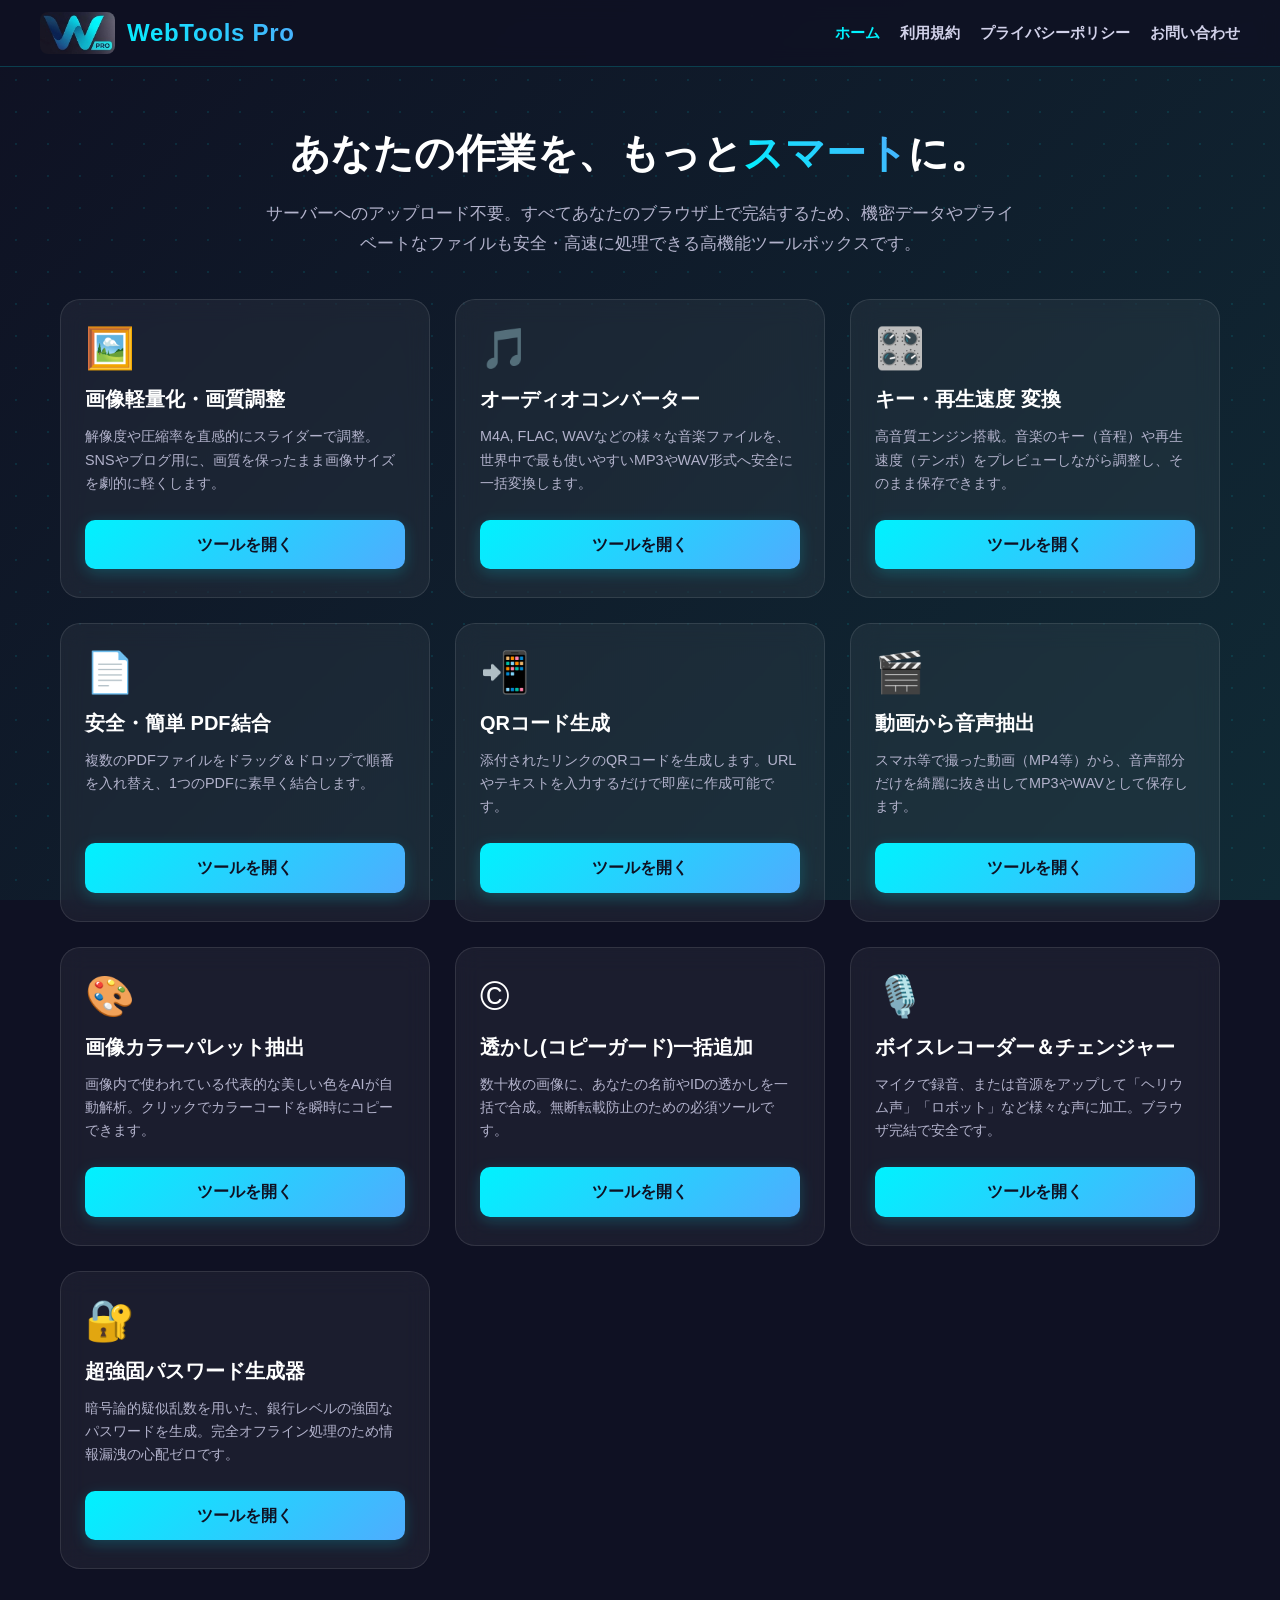
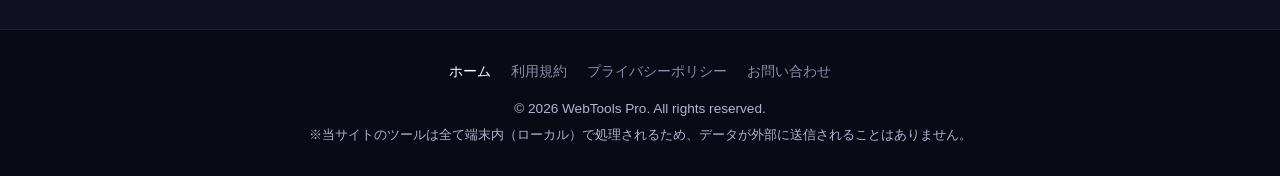
==== index.html @ 75039d63 "source repo import" ====
<!DOCTYPE html>
<html lang="ja">
<head>
    <meta charset="UTF-8">
    <meta name="viewport" content="width=device-width, initial-scale=1.0">
    <title>WebTools Pro | 無料・安全なローカル処理ツール群</title>
    <link rel="icon" href="logo.jpg">
    
    <meta property="og:title" content="WebTools Pro">
    <meta property="og:description" content="サーバーへのアップロード不要。すべてブラウザ上で完結するため、機密データやプライベートファイルも安全・高速に処理できる高機能ツールボックスです。">
    <meta property="og:type" content="website">
    <meta property="og:url" content="https://あなたのサイトURL.com">
    <meta property="og:image" content="logo.jpg">
    <meta name="twitter:card" content="summary_large_image">

    <link rel="stylesheet" href="style.css">
</head>
<body>

    <header>
        <a href="index.html" class="logo">
            <img src="logo.jpg" alt="WebTools Pro" class="logo-img">
            <span class="logo-text">WebTools Pro</span>
        </a>
        <nav>
            <a href="index.html" class="active">ホーム</a>
            <a href="terms.html">利用規約</a>
            <a href="privacy.html">プライバシーポリシー</a>
            <a href="contact.html">お問い合わせ</a>
        </nav>
    </header>

    <section class="hero">
        <h1>あなたの作業を、もっと<span>スマート</span>に。</h1>
        <p>サーバーへのアップロード不要。すべてあなたのブラウザ上で完結するため、機密データやプライベートなファイルも安全・高速に処理できる高機能ツールボックスです。</p>
    </section>

    <section class="tools-container">

        <div class="tool-card">
            <div class="tool-icon">🖼️</div>
            <div class="tool-title">画像軽量化・画質調整</div>
            <div class="tool-desc">解像度や圧縮率を直感的にスライダーで調整。SNSやブログ用に、画質を保ったまま画像サイズを劇的に軽くします。</div>
            <a href="image_edit.html" class="btn-primary">ツールを開く</a>
        </div>

        <div class="tool-card">
            <div class="tool-icon">🎵</div>
            <div class="tool-title">オーディオコンバーター</div>
            <div class="tool-desc">M4A, FLAC, WAVなどの様々な音楽ファイルを、世界中で最も使いやすいMP3やWAV形式へ安全に一括変換します。</div>
            <a href="audio.html" class="btn-primary">ツールを開く</a>
        </div>

        <div class="tool-card">
            <div class="tool-icon">🎛️</div>
            <div class="tool-title">キー・再生速度 変換</div>
            <div class="tool-desc">高音質エンジン搭載。音楽のキー（音程）や再生速度（テンポ）をプレビューしながら調整し、そのまま保存できます。</div>
            <a href="audio_edit.html" class="btn-primary">ツールを開く</a>
        </div>

        <div class="tool-card">
            <div class="tool-icon">📄</div>
            <div class="tool-title">安全・簡単 PDF結合</div>
            <div class="tool-desc">複数のPDFファイルをドラッグ＆ドロップで順番を入れ替え、1つのPDFに素早く結合します。</div>
            <a href="pdf.html" class="btn-primary">ツールを開く</a>
        </div>

        <div class="tool-card">
            <div class="tool-icon">📲</div>
            <div class="tool-title">QRコード生成</div>
            <div class="tool-desc">添付されたリンクのQRコードを生成します。URLやテキストを入力するだけで即座に作成可能です。</div>
            <a href="qrcode.html" class="btn-primary">ツールを開く</a>
        </div>
       
        <div class="tool-card">
            <div class="tool-icon">🎬</div>
            <div class="tool-title">動画から音声抽出</div>
            <div class="tool-desc">スマホ等で撮った動画（MP4等）から、音声部分だけを綺麗に抜き出してMP3やWAVとして保存します。</div>
            <a href="video_to_audio.html" class="btn-primary">ツールを開く</a>
        </div>

        <div class="tool-card">
            <div class="tool-icon">🎨</div>
            <div class="tool-title">画像カラーパレット抽出</div>
            <div class="tool-desc">画像内で使われている代表的な美しい色をAIが自動解析。クリックでカラーコードを瞬時にコピーできます。</div>
            <a href="color_palette.html" class="btn-primary">ツールを開く</a>
        </div>
       
        <div class="tool-card">
            <div class="tool-icon">©️</div>
            <div class="tool-title">透かし(コピーガード)一括追加</div>
            <div class="tool-desc">数十枚の画像に、あなたの名前やIDの透かしを一括で合成。無断転載防止のための必須ツールです。</div>
            <a href="watermark.html" class="btn-primary">ツールを開く</a>
        </div>

        <div class="tool-card">
            <div class="tool-icon">🎙️</div>
            <div class="tool-title">ボイスレコーダー＆チェンジャー</div>
            <div class="tool-desc">マイクで録音、または音源をアップして「ヘリウム声」「ロボット」など様々な声に加工。ブラウザ完結で安全です。</div>
            <a href="voice_changer.html" class="btn-primary">ツールを開く</a>
        </div>

        <div class="tool-card">
            <div class="tool-icon">🔐</div>
            <div class="tool-title">超強固パスワード生成器</div>
            <div class="tool-desc">暗号論的疑似乱数を用いた、銀行レベルの強固なパスワードを生成。完全オフライン処理のため情報漏洩の心配ゼロです。</div>
            <a href="password_generator.html" class="btn-primary">ツールを開く</a>
        </div>
    </section>

    <footer>
        <div class="footer-links">
            <a href="index.html" class="active">ホーム</a>
            <a href="terms.html">利用規約</a>
            <a href="privacy.html">プライバシーポリシー</a>
            <a href="contact.html">お問い合わせ</a>
        </div>
        &copy; 2026 WebTools Pro. All rights reserved.<br>
        <span style="font-size: 0.8rem; margin-top: 5px; display: inline-block;">※当サイトのツールは全て端末内（ローカル）で処理されるため、データが外部に送信されることはありません。</span>
    </footer>

</body>
</html>
---- style.css ----
/* ==========================================================================
   WebTools Pro - 共通統合スタイルシート (style.css)
   ========================================================================== */

/* --------------------------------------------------------------------------
   1. 変数定義 & 全体の基本設定
   -------------------------------------------------------------------------- */
:root {
    --bg-color: #0f1123;
    --text-main: #ffffff;
    --text-muted: #b3b3cc;
    --primary-cyan: #00f2fe;
    --primary-pink: #ff4b2b;
    --primary-purple: #a55eea;
    --glass-bg: rgba(255, 255, 255, 0.05);
    --glass-border: rgba(255, 255, 255, 0.1);
}

* {
    box-sizing: border-box;
    margin: 0;
    padding: 0;
}

body {
    font-family: 'Helvetica Neue', Arial, 'Hiragino Kaku Gothic ProN', sans-serif;
    color: var(--text-main);
    background-color: var(--bg-color);
    background-image:
        radial-gradient(rgba(0, 242, 254, 0.1) 1.5px, transparent 1.5px),
        linear-gradient(135deg, #0f1123 0%, #102a35 100%);
    background-size: 32px 32px, 100% 100%;
    background-attachment: fixed;
    line-height: 1.6;

    /* フッター最下部固定用のFlexbox設定 */
    display: flex;
    flex-direction: column;
    min-height: 100vh;
}

/* メインコンテンツエリア（コンテンツを引き伸ばしてフッターを下に押す） */
main,
.hero,
.tools-container,
.container,
.document-container,
.contact-container {
    flex: 1;
}

/* --------------------------------------------------------------------------
   2. 共通ヘッダー（上部追従固定）
   -------------------------------------------------------------------------- */
header {
    display: flex;
    justify-content: space-between;
    align-items: center;
    padding: 12px 40px;
    position: sticky;
    top: 0;
    z-index: 1000;
    background: rgba(15, 17, 35, 0.85);
    backdrop-filter: blur(10px);
    border-bottom: 1px solid rgba(0, 242, 254, 0.2);
    width: 100%;
}

/* ロゴ全体のスタイル */
.logo {
    display: flex;
    align-items: center;
    gap: 12px; /* アイコンと文字の間隔 */
    text-decoration: none;
}

.logo-img {
    height: 42px;
    width: auto;
    border-radius: 8px;
    transition: transform 0.2s ease;
}

/* 新規追加：ロゴテキストのグラデーション装飾 */
.logo-text {
    font-size: 1.5rem;
    font-weight: 800;
    letter-spacing: 0.03em;
    background: linear-gradient(45deg, var(--primary-cyan), #4facfe);
    -webkit-background-clip: text;
    background-clip: text;
    -webkit-text-fill-color: transparent;
    transition: opacity 0.2s ease;
}

.logo:hover .logo-img {
    transform: scale(1.03);
}

.logo:hover .logo-text {
    opacity: 0.85;
}

nav {
    display: flex;
    gap: 20px;
}

nav a {
    color: #d1d1e9;
    text-decoration: none;
    font-size: 0.95rem;
    font-weight: bold;
    transition: 0.2s;
}

nav a:hover,
nav a.active {
    color: var(--primary-cyan);
}

/* --------------------------------------------------------------------------
   3. ホーム画面：ヒーローセクション（メインコピー）
   -------------------------------------------------------------------------- */
.hero {
    text-align: center;
    padding: 60px 20px 40px 20px;
    max-width: 800px;
    margin: 0 auto;
    flex: 0; 
}

.hero h1 {
    font-size: 2.5rem;
    font-weight: 800;
    margin-bottom: 20px;
    line-height: 1.3;
    letter-spacing: 0.5px;
}

.hero h1 span {
    background: linear-gradient(45deg, var(--primary-cyan), #4facfe);
    -webkit-background-clip: text;
    background-clip: text;
    -webkit-text-fill-color: transparent;
}

.hero p {
    font-size: 1.05rem;
    color: var(--text-muted);
    line-height: 1.8;
}

/* --------------------------------------------------------------------------
   4. ホーム画面：ツール一覧グリッド＆カード
   -------------------------------------------------------------------------- */
.tools-container {
    max-width: 1200px;
    width: 100%;
    margin: 0 auto 60px auto;
    padding: 0 20px;
    display: grid;
    grid-template-columns: repeat(auto-fit, minmax(280px, 1fr));
    gap: 25px;
    box-sizing: border-box;
}

.tool-card {
    background: var(--glass-bg);
    border: 1px solid var(--glass-border);
    border-radius: 20px;
    padding: 28px 24px;
    text-align: left;
    backdrop-filter: blur(12px);
    transition: transform 0.3s ease, box-shadow 0.3s ease, border-color 0.3s ease;
    display: flex;
    flex-direction: column;
}

.tool-card:hover {
    transform: translateY(-5px);
    box-shadow: 0 15px 35px rgba(0, 0, 0, 0.4), 0 0 15px rgba(0, 242, 254, 0.2);
    border-color: rgba(0, 242, 254, 0.4);
}

.tool-icon {
    font-size: 2.5rem;
    margin-bottom: 15px;
    line-height: 1;
}

.tool-title {
    font-size: 1.25rem;
    font-weight: bold;
    color: #ffffff;
    margin-bottom: 10px;
}

.tool-desc {
    font-size: 0.9rem;
    color: var(--text-muted);
    margin-bottom: 25px;
    flex-grow: 1; 
    line-height: 1.6;
}

.btn-primary {
    display: inline-block;
    text-align: center;
    padding: 12px 20px;
    background: linear-gradient(135deg, var(--primary-cyan) 0%, #4facfe 100%);
    color: #0f1123;
    text-decoration: none;
    font-weight: bold;
    border-radius: 10px;
    transition: all 0.2s ease;
    box-shadow: 0 4px 15px rgba(0, 242, 254, 0.2);
}

.btn-primary:hover {
    transform: translateY(-2px);
    box-shadow: 0 6px 20px rgba(0, 242, 254, 0.4);
    opacity: 0.95;
}

/* --------------------------------------------------------------------------
   5. 各ツール・各種コンテナ用の汎用スタイル
   -------------------------------------------------------------------------- */
.container,
.document-container,
.contact-container {
    background: var(--glass-bg);
    border: 1px solid var(--glass-border);
    border-radius: 24px;
    padding: 40px;
    backdrop-filter: blur(12px);
    margin: 40px auto;
    max-width: 800px;
    width: 90%;
    box-sizing: border-box;
}

/* --------------------------------------------------------------------------
   6. 共通フッター（最下部固定）
   -------------------------------------------------------------------------- */
footer {
    width: 100%;
    background: rgba(0, 0, 0, 0.4);
    border-top: 1px solid var(--glass-border);
    padding: 30px 20px;
    text-align: center;
    margin-top: auto; 
    color: var(--text-muted);
    font-size: 0.85rem;
    box-sizing: border-box;
}

.footer-links {
    display: flex;
    justify-content: center;
    gap: 20px;
    margin-bottom: 15px;
    flex-wrap: wrap;
}

.footer-links a {
    color: #8c8ca6;
    text-decoration: none;
    font-size: 0.9rem;
    transition: 0.2s;
}

.footer-links a:hover,
.footer-links a.active {
    color: #ffffff;
}

/* --------------------------------------------------------------------------
   7. レスポンシブ対応 (スマートフォン向け)
   -------------------------------------------------------------------------- */
@media (max-width: 600px) {
    header {
        flex-direction: column;
        gap: 15px;
        padding: 15px;
    }

    .logo-text {
        font-size: 1.3rem; /* スマホ画面で文字サイズを微調整 */
    }

    nav {
        gap: 12px;
        flex-wrap: wrap;
        justify-content: center;
    }

    nav a {
        font-size: 0.85rem;
    }

    .hero {
        padding: 40px 15px 20px 15px;
    }

    .hero h1 {
        font-size: 1.8rem;
    }

    .hero p {
        font-size: 0.95rem;
    }

    .tools-container {
        grid-template-columns: 1fr;
        gap: 20px;
        margin-bottom: 40px;
    }

    .container,
    .document-container,
    .contact-container {
        padding: 25px 20px;
        margin: 20px auto;
    }
}
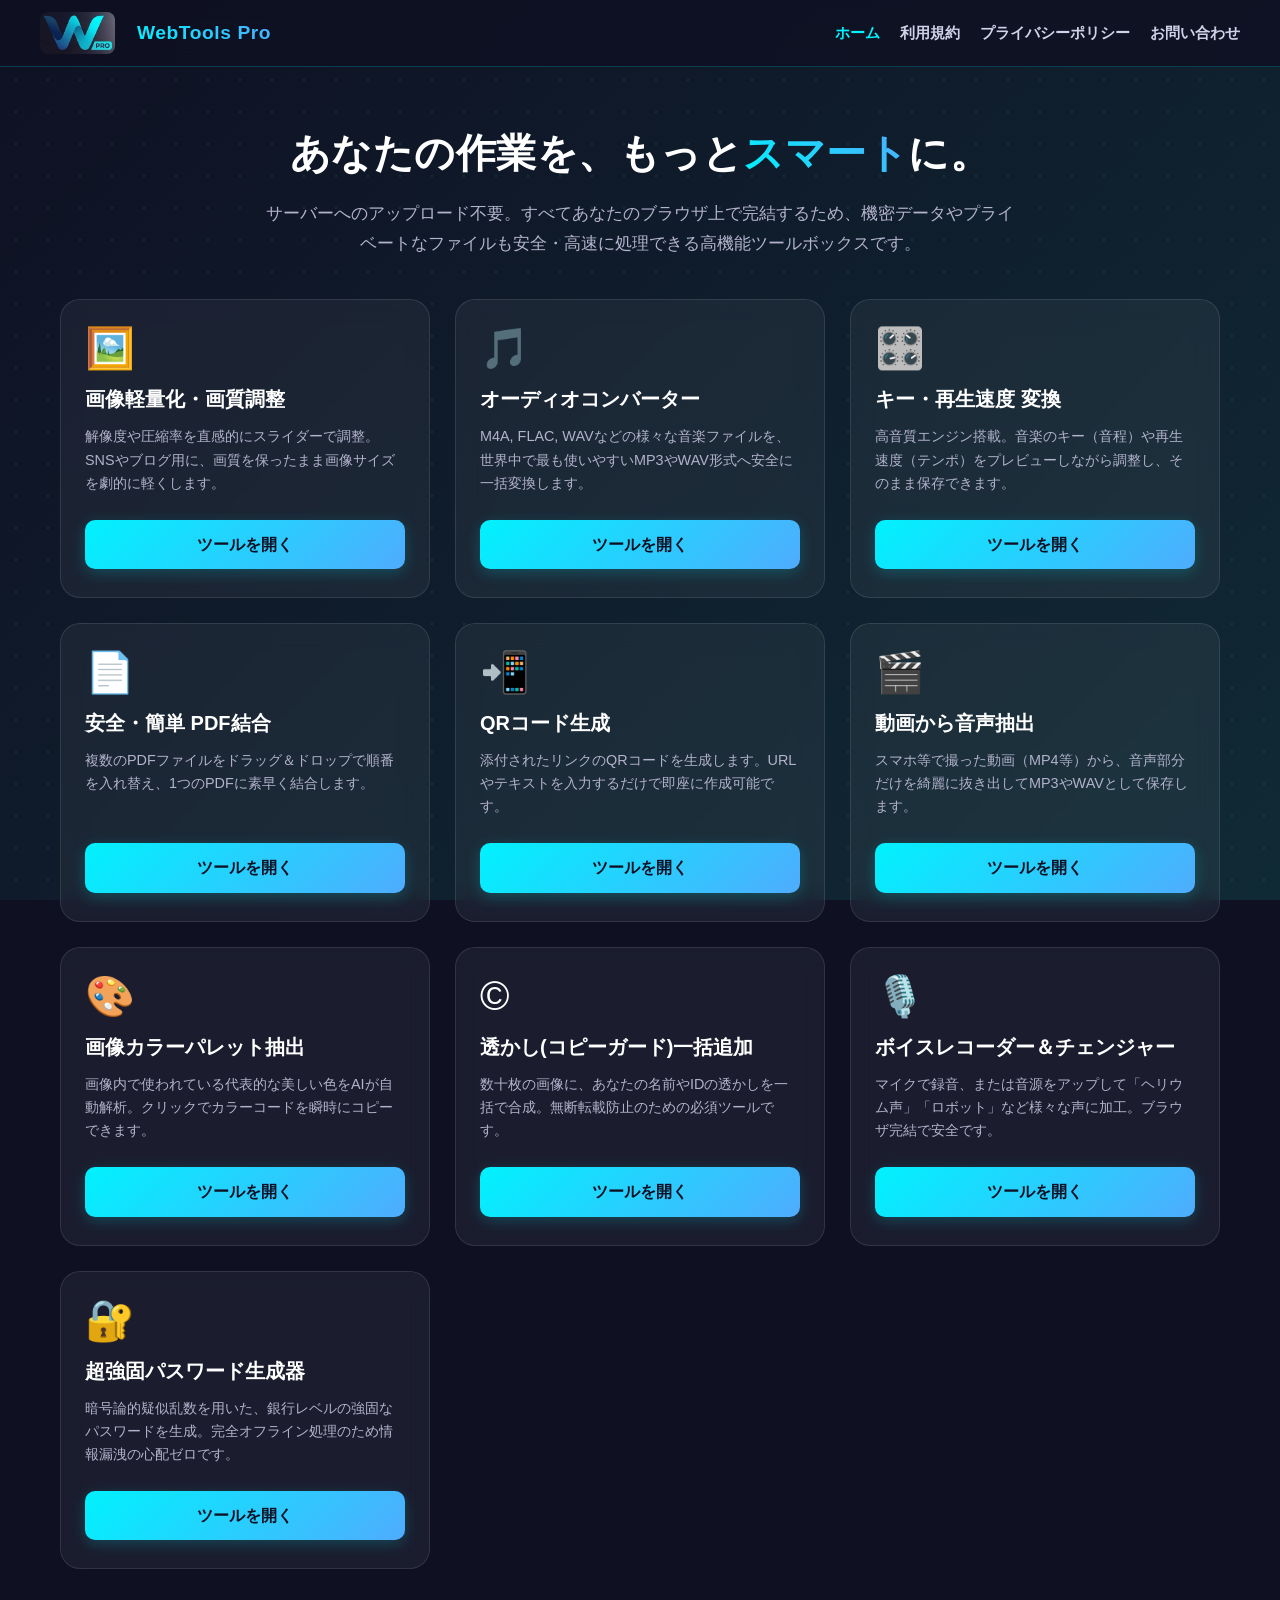
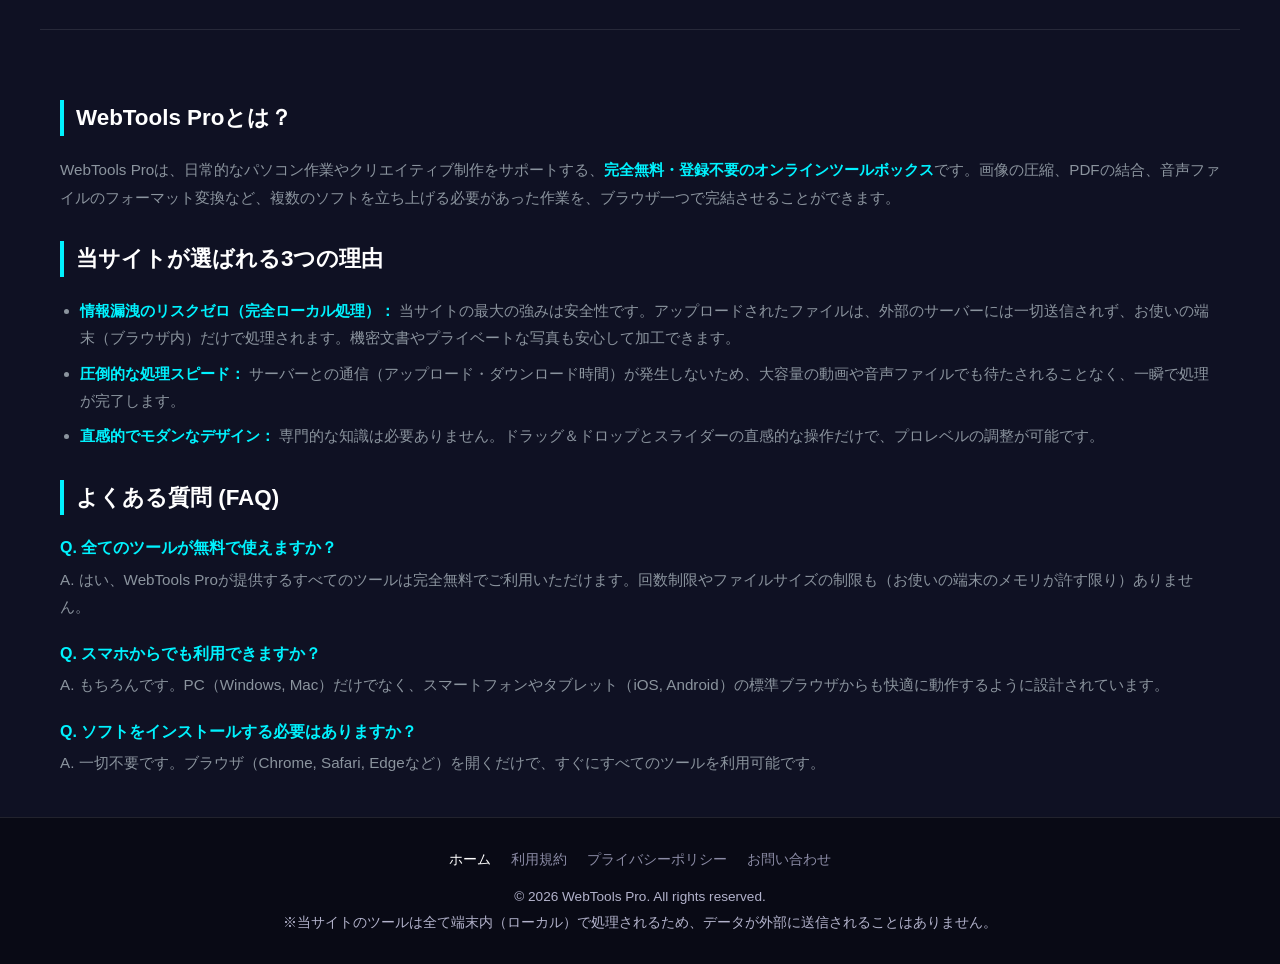
==== commit 36b8e234: "Add files via upload" ====
--- a/index.html
+++ b/index.html
@@ -3,24 +3,66 @@
 <head>
     <meta charset="UTF-8">
     <meta name="viewport" content="width=device-width, initial-scale=1.0">
-    <title>WebTools Pro | 無料・安全なローカル処理ツール群</title>
-    <link rel="icon" href="logo.jpg">
     
-    <meta property="og:title" content="WebTools Pro">
-    <meta property="og:description" content="サーバーへのアップロード不要。すべてブラウザ上で完結するため、機密データやプライベートファイルも安全・高速に処理できる高機能ツールボックスです。">
+    <title>WebTools Pro | 無料・安全なブラウザ完結の便利ツールボックス</title>
+    <meta name="description" content="画像圧縮、PDF結合、音声変換、QRコード生成など、日常の作業をスマートにする高機能ツール群。すべてブラウザ上で完結しサーバー送信しないため、機密データも安全に処理できます。完全無料・登録不要。">
+    
+    <meta property="og:title" content="WebTools Pro | 無料・安全な便利ツールボックス">
+    <meta property="og:description" content="サーバーへのアップロード不要。すべてブラウザ上で完結するため、機密データやプライベートファイルも安全・高速に処理できる高機能ツール群です。">
     <meta property="og:type" content="website">
     <meta property="og:url" content="https://あなたのサイトURL.com">
     <meta property="og:image" content="logo.jpg">
     <meta name="twitter:card" content="summary_large_image">
 
+    <link rel="icon" href="logo.jpg">
+    
     <link rel="stylesheet" href="style.css">
+
+    <style>
+        .seo-content {
+            max-width: 1200px;
+            margin: 60px auto 40px auto;
+            padding: 40px 20px 0 20px;
+            border-top: 1px solid rgba(255, 255, 255, 0.1);
+        }
+        .seo-content h2 {
+            font-size: 1.4rem;
+            color: #ffffff;
+            margin-bottom: 20px;
+            margin-top: 30px;
+            text-align: left;
+            border-left: 4px solid #00f2fe;
+            padding-left: 12px;
+            background: none;
+            -webkit-text-fill-color: #ffffff;
+            text-shadow: none;
+        }
+        .seo-content p, .seo-content li, .seo-content dd {
+            color: #8b949e;
+            font-size: 0.95rem;
+            line-height: 1.8;
+        }
+        .seo-content ul {
+            padding-left: 20px;
+            margin-bottom: 30px;
+        }
+        .seo-content li { margin-bottom: 8px; }
+        .seo-content strong { color: #00f2fe; }
+        .seo-content dt {
+            font-weight: bold;
+            color: #00f2fe;
+            margin-top: 20px;
+            margin-bottom: 5px;
+        }
+        .seo-content dd { margin-bottom: 20px; margin-left: 0; }
+    </style>
 </head>
 <body>
 
     <header>
         <a href="index.html" class="logo">
             <img src="logo.jpg" alt="WebTools Pro" class="logo-img">
-            <span class="logo-text">WebTools Pro</span>
+            <span class="logo-text" style="margin-left: 10px; font-weight: bold; font-size: 1.2rem; color: #fff;">WebTools Pro</span>
         </a>
         <nav>
             <a href="index.html" class="active">ホーム</a>
@@ -30,83 +72,108 @@
         </nav>
     </header>
 
-    <section class="hero">
-        <h1>あなたの作業を、もっと<span>スマート</span>に。</h1>
-        <p>サーバーへのアップロード不要。すべてあなたのブラウザ上で完結するため、機密データやプライベートなファイルも安全・高速に処理できる高機能ツールボックスです。</p>
-    </section>
+    <main>
+        <section class="hero">
+            <h1>あなたの作業を、もっと<span>スマート</span>に。</h1>
+            <p>サーバーへのアップロード不要。すべてあなたのブラウザ上で完結するため、機密データやプライベートなファイルも安全・高速に処理できる高機能ツールボックスです。</p>
+        </section>
 
-    <section class="tools-container">
+        <section class="tools-container">
+            <div class="tool-card">
+                <div class="tool-icon">🖼️</div>
+                <div class="tool-title">画像軽量化・画質調整</div>
+                <div class="tool-desc">解像度や圧縮率を直感的にスライダーで調整。SNSやブログ用に、画質を保ったまま画像サイズを劇的に軽くします。</div>
+                <a href="image_edit.html" class="btn-primary">ツールを開く</a>
+            </div>
 
-        <div class="tool-card">
-            <div class="tool-icon">🖼️</div>
-            <div class="tool-title">画像軽量化・画質調整</div>
-            <div class="tool-desc">解像度や圧縮率を直感的にスライダーで調整。SNSやブログ用に、画質を保ったまま画像サイズを劇的に軽くします。</div>
-            <a href="image_edit.html" class="btn-primary">ツールを開く</a>
-        </div>
+            <div class="tool-card">
+                <div class="tool-icon">🎵</div>
+                <div class="tool-title">オーディオコンバーター</div>
+                <div class="tool-desc">M4A, FLAC, WAVなどの様々な音楽ファイルを、世界中で最も使いやすいMP3やWAV形式へ安全に一括変換します。</div>
+                <a href="audio.html" class="btn-primary">ツールを開く</a>
+            </div>
 
-        <div class="tool-card">
-            <div class="tool-icon">🎵</div>
-            <div class="tool-title">オーディオコンバーター</div>
-            <div class="tool-desc">M4A, FLAC, WAVなどの様々な音楽ファイルを、世界中で最も使いやすいMP3やWAV形式へ安全に一括変換します。</div>
-            <a href="audio.html" class="btn-primary">ツールを開く</a>
-        </div>
+            <div class="tool-card">
+                <div class="tool-icon">🎛️</div>
+                <div class="tool-title">キー・再生速度 変換</div>
+                <div class="tool-desc">高音質エンジン搭載。音楽のキー（音程）や再生速度（テンポ）をプレビューしながら調整し、そのまま保存できます。</div>
+                <a href="audio_edit.html" class="btn-primary">ツールを開く</a>
+            </div>
 
-        <div class="tool-card">
-            <div class="tool-icon">🎛️</div>
-            <div class="tool-title">キー・再生速度 変換</div>
-            <div class="tool-desc">高音質エンジン搭載。音楽のキー（音程）や再生速度（テンポ）をプレビューしながら調整し、そのまま保存できます。</div>
-            <a href="audio_edit.html" class="btn-primary">ツールを開く</a>
-        </div>
+            <div class="tool-card">
+                <div class="tool-icon">📄</div>
+                <div class="tool-title">安全・簡単 PDF結合</div>
+                <div class="tool-desc">複数のPDFファイルをドラッグ＆ドロップで順番を入れ替え、1つのPDFに素早く結合します。</div>
+                <a href="pdf.html" class="btn-primary">ツールを開く</a>
+            </div>
 
-        <div class="tool-card">
-            <div class="tool-icon">📄</div>
-            <div class="tool-title">安全・簡単 PDF結合</div>
-            <div class="tool-desc">複数のPDFファイルをドラッグ＆ドロップで順番を入れ替え、1つのPDFに素早く結合します。</div>
-            <a href="pdf.html" class="btn-primary">ツールを開く</a>
-        </div>
+            <div class="tool-card">
+                <div class="tool-icon">📲</div>
+                <div class="tool-title">QRコード生成</div>
+                <div class="tool-desc">添付されたリンクのQRコードを生成します。URLやテキストを入力するだけで即座に作成可能です。</div>
+                <a href="qrcode.html" class="btn-primary">ツールを開く</a>
+            </div>
+           
+            <div class="tool-card">
+                <div class="tool-icon">🎬</div>
+                <div class="tool-title">動画から音声抽出</div>
+                <div class="tool-desc">スマホ等で撮った動画（MP4等）から、音声部分だけを綺麗に抜き出してMP3やWAVとして保存します。</div>
+                <a href="video_to_audio.html" class="btn-primary">ツールを開く</a>
+            </div>
 
-        <div class="tool-card">
-            <div class="tool-icon">📲</div>
-            <div class="tool-title">QRコード生成</div>
-            <div class="tool-desc">添付されたリンクのQRコードを生成します。URLやテキストを入力するだけで即座に作成可能です。</div>
-            <a href="qrcode.html" class="btn-primary">ツールを開く</a>
-        </div>
-       
-        <div class="tool-card">
-            <div class="tool-icon">🎬</div>
-            <div class="tool-title">動画から音声抽出</div>
-            <div class="tool-desc">スマホ等で撮った動画（MP4等）から、音声部分だけを綺麗に抜き出してMP3やWAVとして保存します。</div>
-            <a href="video_to_audio.html" class="btn-primary">ツールを開く</a>
-        </div>
+            <div class="tool-card">
+                <div class="tool-icon">🎨</div>
+                <div class="tool-title">画像カラーパレット抽出</div>
+                <div class="tool-desc">画像内で使われている代表的な美しい色をAIが自動解析。クリックでカラーコードを瞬時にコピーできます。</div>
+                <a href="color_palette.html" class="btn-primary">ツールを開く</a>
+            </div>
+           
+            <div class="tool-card">
+                <div class="tool-icon">©️</div>
+                <div class="tool-title">透かし(コピーガード)一括追加</div>
+                <div class="tool-desc">数十枚の画像に、あなたの名前やIDの透かしを一括で合成。無断転載防止のための必須ツールです。</div>
+                <a href="watermark.html" class="btn-primary">ツールを開く</a>
+            </div>
 
-        <div class="tool-card">
-            <div class="tool-icon">🎨</div>
-            <div class="tool-title">画像カラーパレット抽出</div>
-            <div class="tool-desc">画像内で使われている代表的な美しい色をAIが自動解析。クリックでカラーコードを瞬時にコピーできます。</div>
-            <a href="color_palette.html" class="btn-primary">ツールを開く</a>
-        </div>
-       
-        <div class="tool-card">
-            <div class="tool-icon">©️</div>
-            <div class="tool-title">透かし(コピーガード)一括追加</div>
-            <div class="tool-desc">数十枚の画像に、あなたの名前やIDの透かしを一括で合成。無断転載防止のための必須ツールです。</div>
-            <a href="watermark.html" class="btn-primary">ツールを開く</a>
-        </div>
+            <div class="tool-card">
+                <div class="tool-icon">🎙️</div>
+                <div class="tool-title">ボイスレコーダー＆チェンジャー</div>
+                <div class="tool-desc">マイクで録音、または音源をアップして「ヘリウム声」「ロボット」など様々な声に加工。ブラウザ完結で安全です。</div>
+                <a href="voice_changer.html" class="btn-primary">ツールを開く</a>
+            </div>
 
-        <div class="tool-card">
-            <div class="tool-icon">🎙️</div>
-            <div class="tool-title">ボイスレコーダー＆チェンジャー</div>
-            <div class="tool-desc">マイクで録音、または音源をアップして「ヘリウム声」「ロボット」など様々な声に加工。ブラウザ完結で安全です。</div>
-            <a href="voice_changer.html" class="btn-primary">ツールを開く</a>
-        </div>
+            <div class="tool-card">
+                <div class="tool-icon">🔐</div>
+                <div class="tool-title">超強固パスワード生成器</div>
+                <div class="tool-desc">暗号論的疑似乱数を用いた、銀行レベルの強固なパスワードを生成。完全オフライン処理のため情報漏洩の心配ゼロです。</div>
+                <a href="password_generator.html" class="btn-primary">ツールを開く</a>
+            </div>
+        </section>
 
-        <div class="tool-card">
-            <div class="tool-icon">🔐</div>
-            <div class="tool-title">超強固パスワード生成器</div>
-            <div class="tool-desc">暗号論的疑似乱数を用いた、銀行レベルの強固なパスワードを生成。完全オフライン処理のため情報漏洩の心配ゼロです。</div>
-            <a href="password_generator.html" class="btn-primary">ツールを開く</a>
-        </div>
-    </section>
+        <section class="seo-content">
+            <h2>WebTools Proとは？</h2>
+            <p>WebTools Proは、日常的なパソコン作業やクリエイティブ制作をサポートする、<strong>完全無料・登録不要のオンラインツールボックス</strong>です。画像の圧縮、PDFの結合、音声ファイルのフォーマット変換など、複数のソフトを立ち上げる必要があった作業を、ブラウザ一つで完結させることができます。</p>
+
+            <h2>当サイトが選ばれる3つの理由</h2>
+            <ul>
+                <li><strong>情報漏洩のリスクゼロ（完全ローカル処理）：</strong> 当サイトの最大の強みは安全性です。アップロードされたファイルは、外部のサーバーには一切送信されず、お使いの端末（ブラウザ内）だけで処理されます。機密文書やプライベートな写真も安心して加工できます。</li>
+                <li><strong>圧倒的な処理スピード：</strong> サーバーとの通信（アップロード・ダウンロード時間）が発生しないため、大容量の動画や音声ファイルでも待たされることなく、一瞬で処理が完了します。</li>
+                <li><strong>直感的でモダンなデザイン：</strong> 専門的な知識は必要ありません。ドラッグ＆ドロップとスライダーの直感的な操作だけで、プロレベルの調整が可能です。</li>
+            </ul>
+
+            <h2>よくある質問 (FAQ)</h2>
+            <dl>
+                <dt>Q. 全てのツールが無料で使えますか？</dt>
+                <dd>A. はい、WebTools Proが提供するすべてのツールは完全無料でご利用いただけます。回数制限やファイルサイズの制限も（お使いの端末のメモリが許す限り）ありません。</dd>
+                
+                <dt>Q. スマホからでも利用できますか？</dt>
+                <dd>A. もちろんです。PC（Windows, Mac）だけでなく、スマートフォンやタブレット（iOS, Android）の標準ブラウザからも快適に動作するように設計されています。</dd>
+
+                <dt>Q. ソフトをインストールする必要はありますか？</dt>
+                <dd>A. 一切不要です。ブラウザ（Chrome, Safari, Edgeなど）を開くだけで、すぐにすべてのツールを利用可能です。</dd>
+            </dl>
+        </section>
+    </main>
 
     <footer>
         <div class="footer-links">
@@ -115,8 +182,8 @@
             <a href="privacy.html">プライバシーポリシー</a>
             <a href="contact.html">お問い合わせ</a>
         </div>
-        &copy; 2026 WebTools Pro. All rights reserved.<br>
-        <span style="font-size: 0.8rem; margin-top: 5px; display: inline-block;">※当サイトのツールは全て端末内（ローカル）で処理されるため、データが外部に送信されることはありません。</span>
+        <div class="copyright">&copy; 2026 WebTools Pro. All rights reserved.</div>
+        <div class="footer-note" style="margin-top: 5px;">※当サイトのツールは全て端末内（ローカル）で処理されるため、データが外部に送信されることはありません。</div>
     </footer>
 
 </body>
